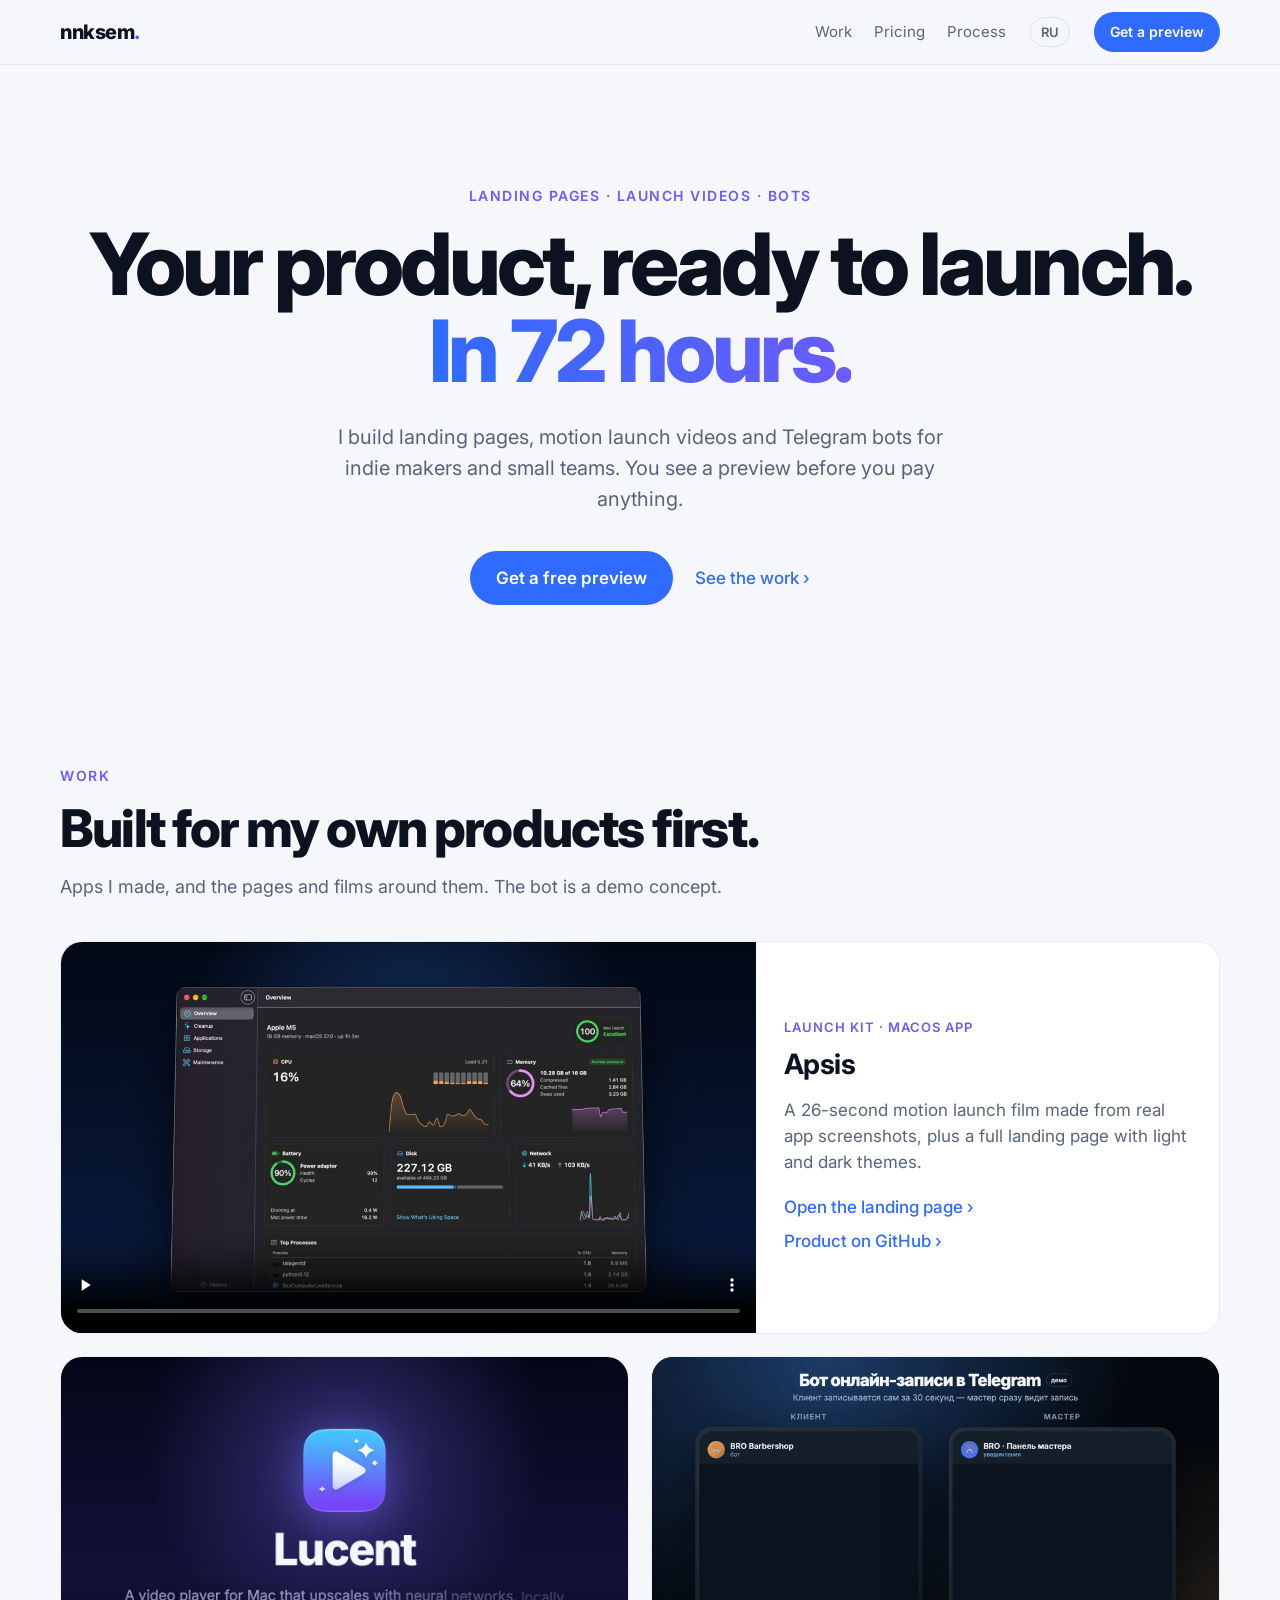
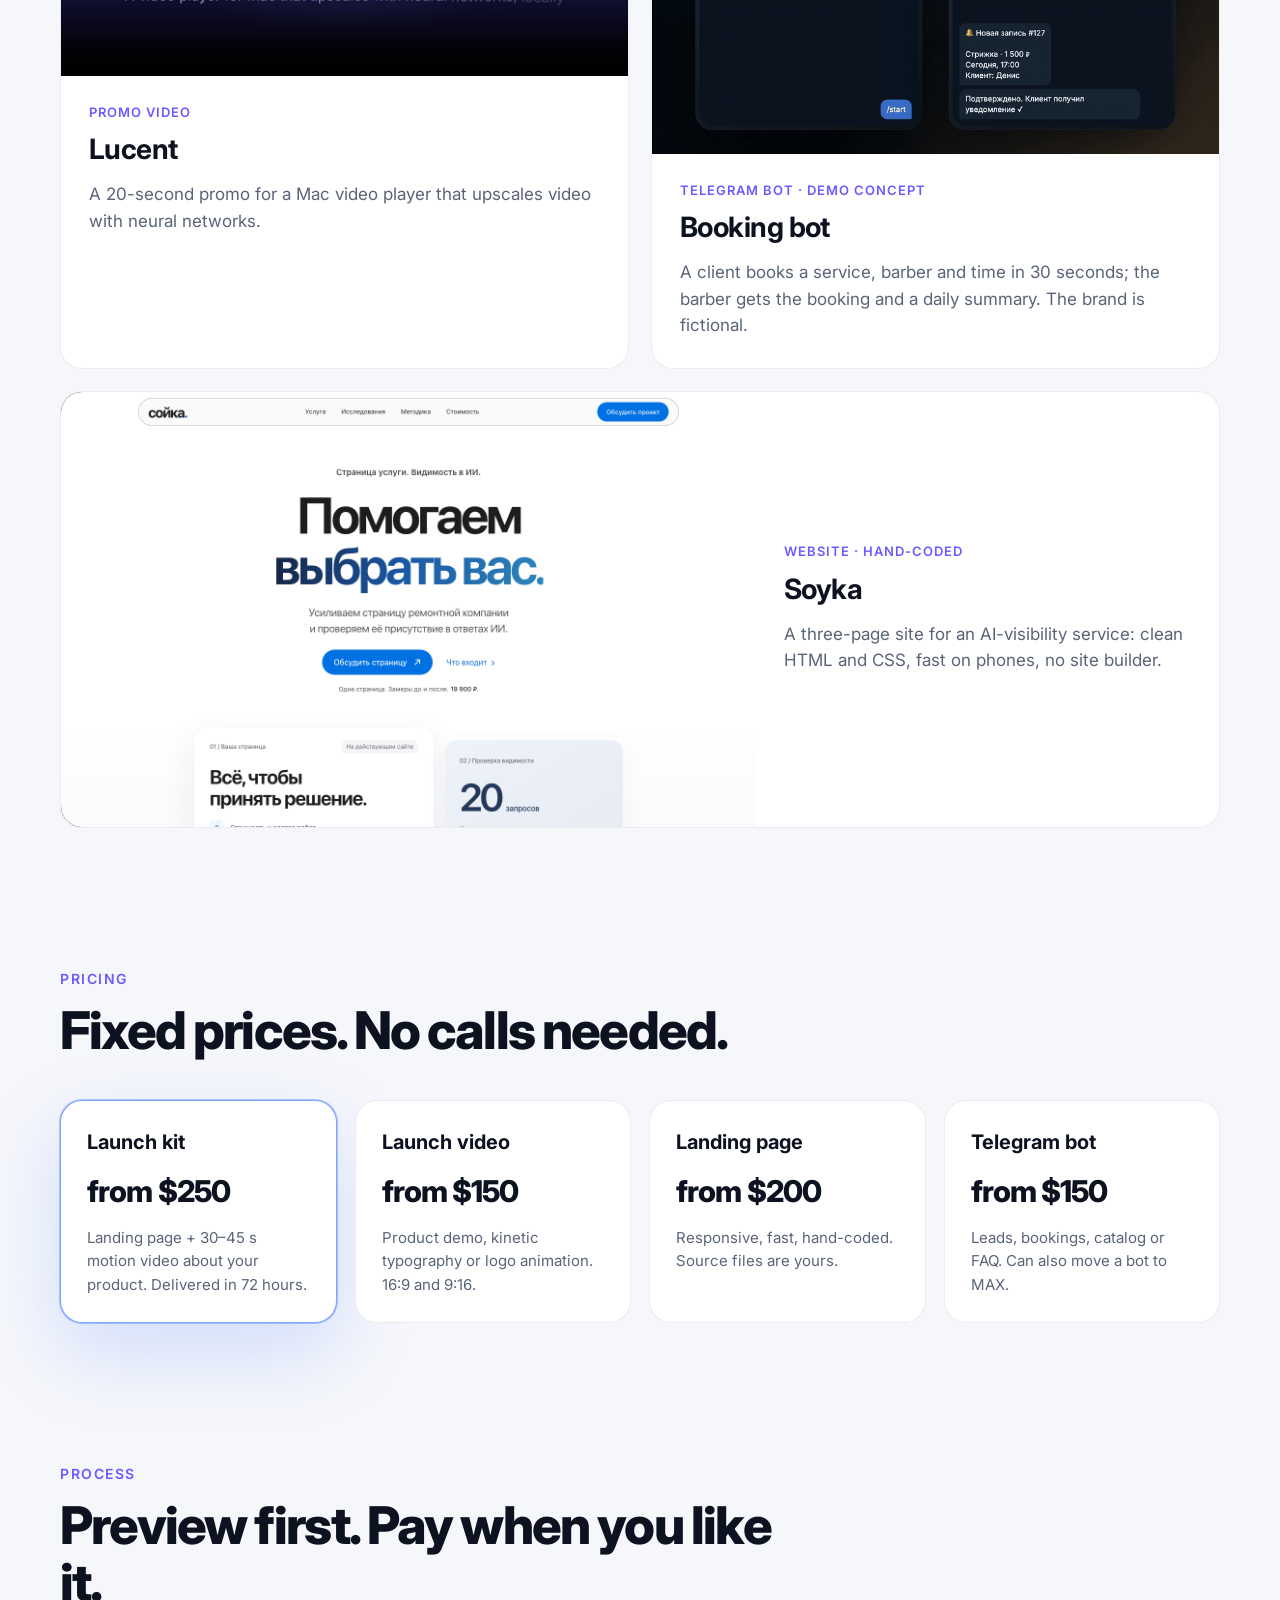
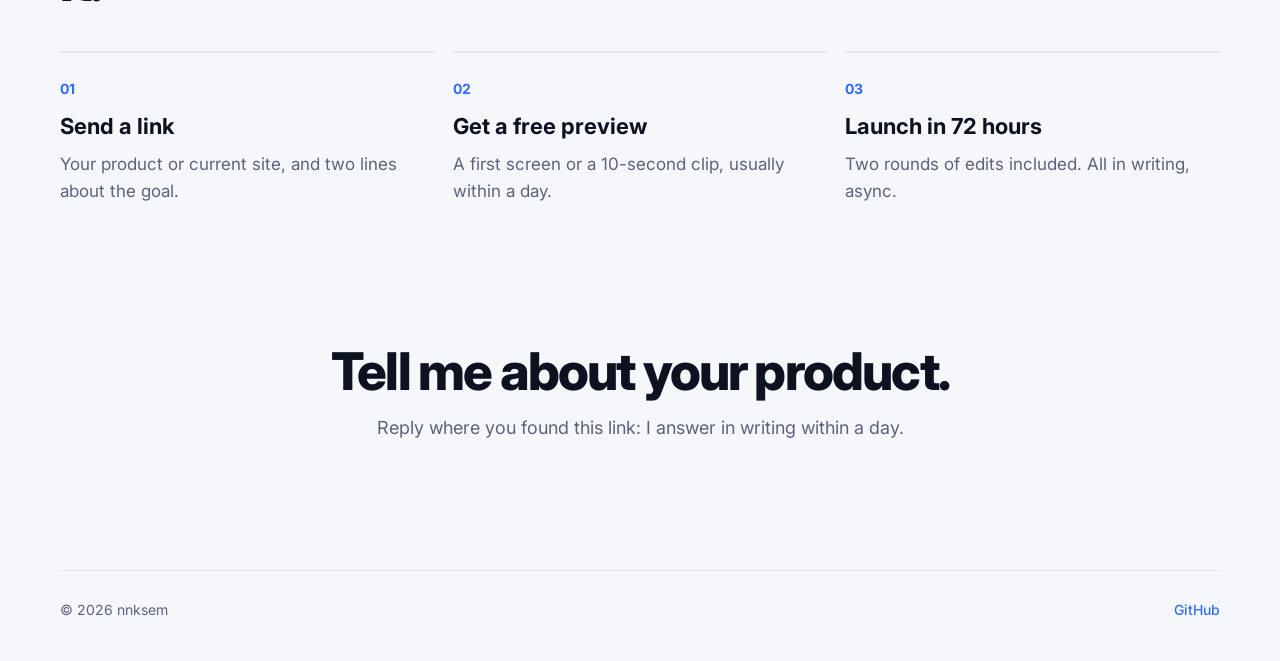
==== index.html @ 65aa1d6e "Portfolio site: work, pricing, process Co-Authored-By: Claude Opus 5.5 <noreply@anthropic.com>" ====
<!doctype html>
<html lang="en" data-lang="en">
<head>
  <meta charset="utf-8">
  <meta name="viewport" content="width=device-width, initial-scale=1">
  <title>nnksem — landing pages, launch videos, bots</title>
  <meta name="description" content="Landing pages, motion launch videos and Telegram bots for indie products. Preview before you pay.">
  <link rel="preconnect" href="https://fonts.googleapis.com">
  <link rel="preconnect" href="https://fonts.gstatic.com" crossorigin>
  <link href="https://fonts.googleapis.com/css2?family=Inter:wght@400;500;600;800&display=swap" rel="stylesheet">
  <link rel="stylesheet" href="styles.css">
</head>
<body>
  <header class="nav">
    <div class="wrap nav__row">
      <a class="nav__brand" href="#top">nnksem<span>.</span></a>
      <nav class="nav__links">
        <a href="#work"><span class="en">Work</span><span class="ru">Работы</span></a>
        <a href="#offer"><span class="en">Pricing</span><span class="ru">Цены</span></a>
        <a href="#process"><span class="en">Process</span><span class="ru">Как работаю</span></a>
      </nav>
      <button class="lang" id="lang" type="button" aria-label="Switch language">RU</button>
      <a class="btn btn--small" href="#contact"><span class="en">Get a preview</span><span class="ru">Получить превью</span></a>
    </div>
  </header>

  <main id="top">
    <section class="hero wrap">
      <p class="kicker"><span class="en">Landing pages · Launch videos · Bots</span><span class="ru">Лендинги · Ролики · Боты</span></p>
      <h1>
        <span class="en">Your product, ready to launch.<br><em>In 72 hours.</em></span>
        <span class="ru">Ваш продукт готов к запуску.<br><em>За 72 часа.</em></span>
      </h1>
      <p class="lead">
        <span class="en">I build landing pages, motion launch videos and Telegram bots for indie makers and small teams. You see a preview before you pay anything.</span>
        <span class="ru">Делаю лендинги, анимированные ролики и Telegram-ботов для небольших продуктов и бизнеса. Набросок вы видите до оплаты.</span>
      </p>
      <div class="hero__cta">
        <a class="btn" href="#contact"><span class="en">Get a free preview</span><span class="ru">Получить набросок бесплатно</span></a>
        <a class="link" href="#work"><span class="en">See the work ›</span><span class="ru">Смотреть работы ›</span></a>
      </div>
    </section>

    <section class="section wrap" id="work">
      <div class="section__head">
        <p class="kicker"><span class="en">Work</span><span class="ru">Работы</span></p>
        <h2><span class="en">Built for my own products first.</span><span class="ru">Сначала — для своих продуктов.</span></h2>
        <p class="muted"><span class="en">Apps I made, and the pages and films around them. The bot is a demo concept.</span><span class="ru">Мои приложения и сделанные для них сайты и ролики. Бот — демо-концепт.</span></p>
      </div>

      <div class="grid">
        <article class="card card--wide">
          <div class="card__media">
            <video controls playsinline preload="none" poster="assets/apsis-poster.jpg">
              <source src="assets/apsis-launch.mp4" type="video/mp4">
            </video>
          </div>
          <div class="card__body">
            <p class="tag"><span class="en">Launch kit · macOS app</span><span class="ru">Лендинг + ролик · приложение для macOS</span></p>
            <h3>Apsis</h3>
            <p class="muted"><span class="en">A 26-second motion launch film made from real app screenshots, plus a full landing page with light and dark themes.</span><span class="ru">Ролик к запуску на 26 секунд из настоящих скриншотов приложения и полноценный лендинг со светлой и тёмной темой.</span></p>
            <div class="card__links">
              <a class="link" href="work/apsis/"><span class="en">Open the landing page ›</span><span class="ru">Открыть лендинг ›</span></a>
              <a class="link" href="https://github.com/nnksem/apsis"><span class="en">Product on GitHub ›</span><span class="ru">Продукт на GitHub ›</span></a>
            </div>
          </div>
        </article>

        <article class="card">
          <div class="card__media">
            <video controls playsinline preload="none" poster="assets/lucent-poster.jpg">
              <source src="assets/lucent-promo.mp4" type="video/mp4">
            </video>
          </div>
          <div class="card__body">
            <p class="tag"><span class="en">Promo video</span><span class="ru">Промо-ролик</span></p>
            <h3>Lucent</h3>
            <p class="muted"><span class="en">A 20-second promo for a Mac video player that upscales video with neural networks.</span><span class="ru">20-секундное промо видеоплеера для Mac, который улучшает видео нейросетями.</span></p>
          </div>
        </article>

        <article class="card">
          <div class="card__media">
            <img src="assets/bot-demo.gif" alt="Demo of a Telegram booking bot: a client picks a service, barber and time; the barber gets the booking" loading="lazy">
          </div>
          <div class="card__body">
            <p class="tag"><span class="en">Telegram bot · demo concept</span><span class="ru">Telegram-бот · демо-концепт</span></p>
            <h3><span class="en">Booking bot</span><span class="ru">Бот онлайн-записи</span></h3>
            <p class="muted"><span class="en">A client books a service, barber and time in 30 seconds; the barber gets the booking and a daily summary. The brand is fictional.</span><span class="ru">Клиент сам выбирает услугу, мастера и время за 30 секунд, мастер получает запись и сводку за день. Бренд вымышленный.</span></p>
          </div>
        </article>

        <article class="card card--wide">
          <div class="card__media card__media--shot">
            <img src="assets/soyka.png" alt="Soyka website, desktop" loading="lazy">
          </div>
          <div class="card__body">
            <p class="tag"><span class="en">Website · hand-coded</span><span class="ru">Сайт · без конструктора</span></p>
            <h3><span class="en">Soyka</span><span class="ru">Сойка</span></h3>
            <p class="muted"><span class="en">A three-page site for an AI-visibility service: clean HTML and CSS, fast on phones, no site builder.</span><span class="ru">Три страницы для сервиса проверки видимости в ИИ: чистый HTML и CSS, быстро открывается с телефона, без конструктора.</span></p>
          </div>
        </article>
      </div>
    </section>

    <section class="section wrap" id="offer">
      <div class="section__head">
        <p class="kicker"><span class="en">Pricing</span><span class="ru">Цены</span></p>
        <h2><span class="en">Fixed prices. No calls needed.</span><span class="ru">Фиксированные цены. Без созвонов.</span></h2>
      </div>
      <div class="offers">
        <div class="offer offer--main">
          <h3>Launch kit</h3>
          <p class="price"><span class="en">from $250</span><span class="ru">от 15 000 ₽</span></p>
          <p class="muted"><span class="en">Landing page + 30–45 s motion video about your product. Delivered in 72 hours.</span><span class="ru">Лендинг и ролик на 30–45 секунд о вашем продукте. Готово за 72 часа.</span></p>
        </div>
        <div class="offer">
          <h3><span class="en">Launch video</span><span class="ru">Ролик</span></h3>
          <p class="price"><span class="en">from $150</span><span class="ru">от 1 500 ₽</span></p>
          <p class="muted"><span class="en">Product demo, kinetic typography or logo animation. 16:9 and 9:16.</span><span class="ru">Демо продукта, кинетическая типографика или анимация логотипа. 16:9 и 9:16.</span></p>
        </div>
        <div class="offer">
          <h3><span class="en">Landing page</span><span class="ru">Лендинг</span></h3>
          <p class="price"><span class="en">from $200</span><span class="ru">от 4 000 ₽</span></p>
          <p class="muted"><span class="en">Responsive, fast, hand-coded. Source files are yours.</span><span class="ru">Адаптивный, быстрый, свой код. Исходники ваши.</span></p>
        </div>
        <div class="offer">
          <h3><span class="en">Telegram bot</span><span class="ru">Telegram-бот</span></h3>
          <p class="price"><span class="en">from $150</span><span class="ru">от 3 000 ₽</span></p>
          <p class="muted"><span class="en">Leads, bookings, catalog or FAQ. Can also move a bot to MAX.</span><span class="ru">Заявки, запись, каталог, FAQ. Перенос бота в MAX.</span></p>
        </div>
      </div>
    </section>

    <section class="section wrap" id="process">
      <div class="section__head">
        <p class="kicker"><span class="en">Process</span><span class="ru">Как работаю</span></p>
        <h2><span class="en">Preview first. Pay when you like it.</span><span class="ru">Сначала набросок. Оплата — если нравится.</span></h2>
      </div>
      <ol class="steps">
        <li><b>01</b><h3><span class="en">Send a link</span><span class="ru">Пришлите ссылку</span></h3><p class="muted"><span class="en">Your product or current site, and two lines about the goal.</span><span class="ru">На продукт или текущий сайт и пару строк о задаче.</span></p></li>
        <li><b>02</b><h3><span class="en">Get a free preview</span><span class="ru">Получите набросок</span></h3><p class="muted"><span class="en">A first screen or a 10-second clip, usually within a day.</span><span class="ru">Первый экран или 10 секунд ролика, обычно в течение дня.</span></p></li>
        <li><b>03</b><h3><span class="en">Launch in 72 hours</span><span class="ru">Запуск за 72 часа</span></h3><p class="muted"><span class="en">Two rounds of edits included. All in writing, async.</span><span class="ru">Две правки включены. Всё в переписке.</span></p></li>
      </ol>
    </section>

    <section class="section wrap contact" id="contact">
      <h2><span class="en">Tell me about your product.</span><span class="ru">Расскажите о проекте.</span></h2>
      <p class="muted"><span class="en">Reply where you found this link: I answer in writing within a day.</span><span class="ru">Напишите туда, где нашли эту ссылку: отвечаю в переписке в течение дня.</span></p>
    </section>
  </main>

  <footer class="wrap footer">
    <span>© 2026 nnksem</span>
    <a class="link" href="https://github.com/nnksem">GitHub</a>
  </footer>
  <script src="main.js"></script>
</body>
</html>
---- styles.css ----
:root {
  --bg: #07090f;
  --surface: #10141d;
  --line: rgba(255, 255, 255, 0.08);
  --text: #f3f5fa;
  --muted: #98a2b8;
  --accent: #5b8cff;
  --accent-2: #9d8cff;
  --radius: 22px;
  color-scheme: dark;
}

@media (prefers-color-scheme: light) {
  :root {
    --bg: #f6f7fb;
    --surface: #ffffff;
    --line: rgba(10, 20, 40, 0.08);
    --text: #0d1220;
    --muted: #5a6478;
    --accent: #2f6bff;
    --accent-2: #6b5bff;
    color-scheme: light;
  }
}

* { box-sizing: border-box; }
html { scroll-behavior: smooth; }
body {
  margin: 0;
  background: var(--bg);
  color: var(--text);
  font: 17px/1.55 Inter, system-ui, -apple-system, sans-serif;
  -webkit-font-smoothing: antialiased;
}
a { color: inherit; text-decoration: none; }
img, video { display: block; width: 100%; }

html[data-lang="en"] .ru, html[data-lang="ru"] .en { display: none; }

.wrap { width: min(1160px, 100% - 32px); margin-inline: auto; }

.nav {
  position: sticky; top: 0; z-index: 10;
  background: color-mix(in srgb, var(--bg) 72%, transparent);
  backdrop-filter: saturate(160%) blur(18px);
  -webkit-backdrop-filter: saturate(160%) blur(18px);
  border-bottom: 1px solid var(--line);
}
.nav__row { display: flex; align-items: center; gap: 24px; height: 64px; }
.nav__brand { font-weight: 800; font-size: 20px; letter-spacing: -0.5px; }
.nav__brand span { color: var(--accent); }
.nav__links { display: flex; gap: 22px; margin-left: auto; font-size: 15px; color: var(--muted); }
.nav__links a:hover { color: var(--text); }
.lang {
  font: 600 13px Inter, sans-serif; color: var(--muted); background: none;
  border: 1px solid var(--line); border-radius: 999px; padding: 6px 10px; cursor: pointer;
}

.btn {
  display: inline-flex; align-items: center; justify-content: center;
  padding: 14px 26px; border-radius: 999px; font-weight: 600;
  background: var(--accent); color: #fff;
  transition: transform .2s ease, filter .2s ease;
}
.btn:hover { transform: translateY(-1px); filter: brightness(1.08); }
.btn--small { padding: 9px 16px; font-size: 14px; }
.link { color: var(--accent); font-weight: 500; }
.link:hover { text-decoration: underline; }

.kicker { margin: 0 0 14px; font-size: 14px; font-weight: 600; letter-spacing: 1.5px; text-transform: uppercase; color: var(--accent-2); }
.muted { color: var(--muted); }

.hero { padding: 120px 0 90px; text-align: center; }
.hero h1 { margin: 0; font-size: clamp(42px, 7vw, 86px); line-height: 1.02; letter-spacing: -0.045em; font-weight: 800; }
.hero h1 em {
  font-style: normal;
  background: linear-gradient(90deg, var(--accent), var(--accent-2));
  -webkit-background-clip: text; background-clip: text; color: transparent;
}
.lead { max-width: 640px; margin: 26px auto 0; font-size: 20px; color: var(--muted); }
.hero__cta { display: flex; gap: 22px; justify-content: center; align-items: center; flex-wrap: wrap; margin-top: 36px; }

.section { padding: 70px 0; }
.section__head { max-width: 720px; margin-bottom: 40px; }
.section h2 { margin: 0; font-size: clamp(32px, 4.4vw, 52px); line-height: 1.08; letter-spacing: -0.035em; font-weight: 800; }
.section__head .muted { margin-top: 16px; font-size: 18px; }

.grid { display: grid; grid-template-columns: repeat(2, 1fr); gap: 22px; }
.card {
  background: var(--surface); border: 1px solid var(--line);
  border-radius: var(--radius); overflow: hidden; display: flex; flex-direction: column;
}
.card--wide { grid-column: span 2; display: grid; grid-template-columns: 1.5fr 1fr; }
.card__media { background: #000; aspect-ratio: 16 / 9; }
.card__media img, .card__media video { height: 100%; object-fit: cover; }
.card__media--shot img { object-position: top; }
.card__body { padding: 26px 28px 30px; }
.card__body h3 { margin: 6px 0 10px; font-size: 28px; letter-spacing: -0.02em; }
.card__body .muted { margin: 0; }
.card--wide .card__body { align-self: center; }
.card--wide .card__media { aspect-ratio: auto; min-height: 100%; }
.tag { margin: 0; font-size: 13px; font-weight: 600; color: var(--accent-2); text-transform: uppercase; letter-spacing: 1px; }
.card__links { display: flex; flex-direction: column; gap: 8px; margin-top: 18px; }

.offers { display: grid; grid-template-columns: repeat(4, 1fr); gap: 18px; }
.offer { background: var(--surface); border: 1px solid var(--line); border-radius: var(--radius); padding: 26px; }
.offer h3 { margin: 0; font-size: 20px; }
.offer .price { margin: 10px 0 12px; font-size: 30px; font-weight: 800; letter-spacing: -0.03em; }
.offer .muted { margin: 0; font-size: 15px; }
.offer--main { border-color: color-mix(in srgb, var(--accent) 60%, transparent); box-shadow: 0 0 0 1px color-mix(in srgb, var(--accent) 35%, transparent), 0 30px 80px color-mix(in srgb, var(--accent) 18%, transparent); }

.steps { list-style: none; padding: 0; margin: 0; display: grid; grid-template-columns: repeat(3, 1fr); gap: 18px; }
.steps li { border-top: 2px solid var(--line); padding-top: 22px; }
.steps b { color: var(--accent); font-size: 14px; }
.steps h3 { margin: 8px 0 8px; font-size: 22px; }
.steps .muted { margin: 0; }

.contact { text-align: center; padding-bottom: 110px; }
.contact .muted { margin-top: 14px; font-size: 18px; }

.footer { display: flex; justify-content: space-between; padding: 28px 0 40px; border-top: 1px solid var(--line); color: var(--muted); font-size: 14px; }

@media (max-width: 900px) {
  .nav__links { display: none; }
  .lang { margin-left: auto; }
  .grid { grid-template-columns: 1fr; }
  .card--wide { grid-column: auto; grid-template-columns: 1fr; }
  .card--wide .card__media { aspect-ratio: 16 / 9; }
  .offers { grid-template-columns: 1fr 1fr; }
  .steps { grid-template-columns: 1fr; }
  .hero { padding: 72px 0 56px; }
}

@media (max-width: 560px) {
  .nav__row { gap: 12px; }
  .btn--small { display: none; }
  .offers { grid-template-columns: 1fr; }
  .lead { font-size: 18px; }
}

@media (prefers-reduced-motion: reduce) {
  html { scroll-behavior: auto; }
  .btn { transition: none; }
}
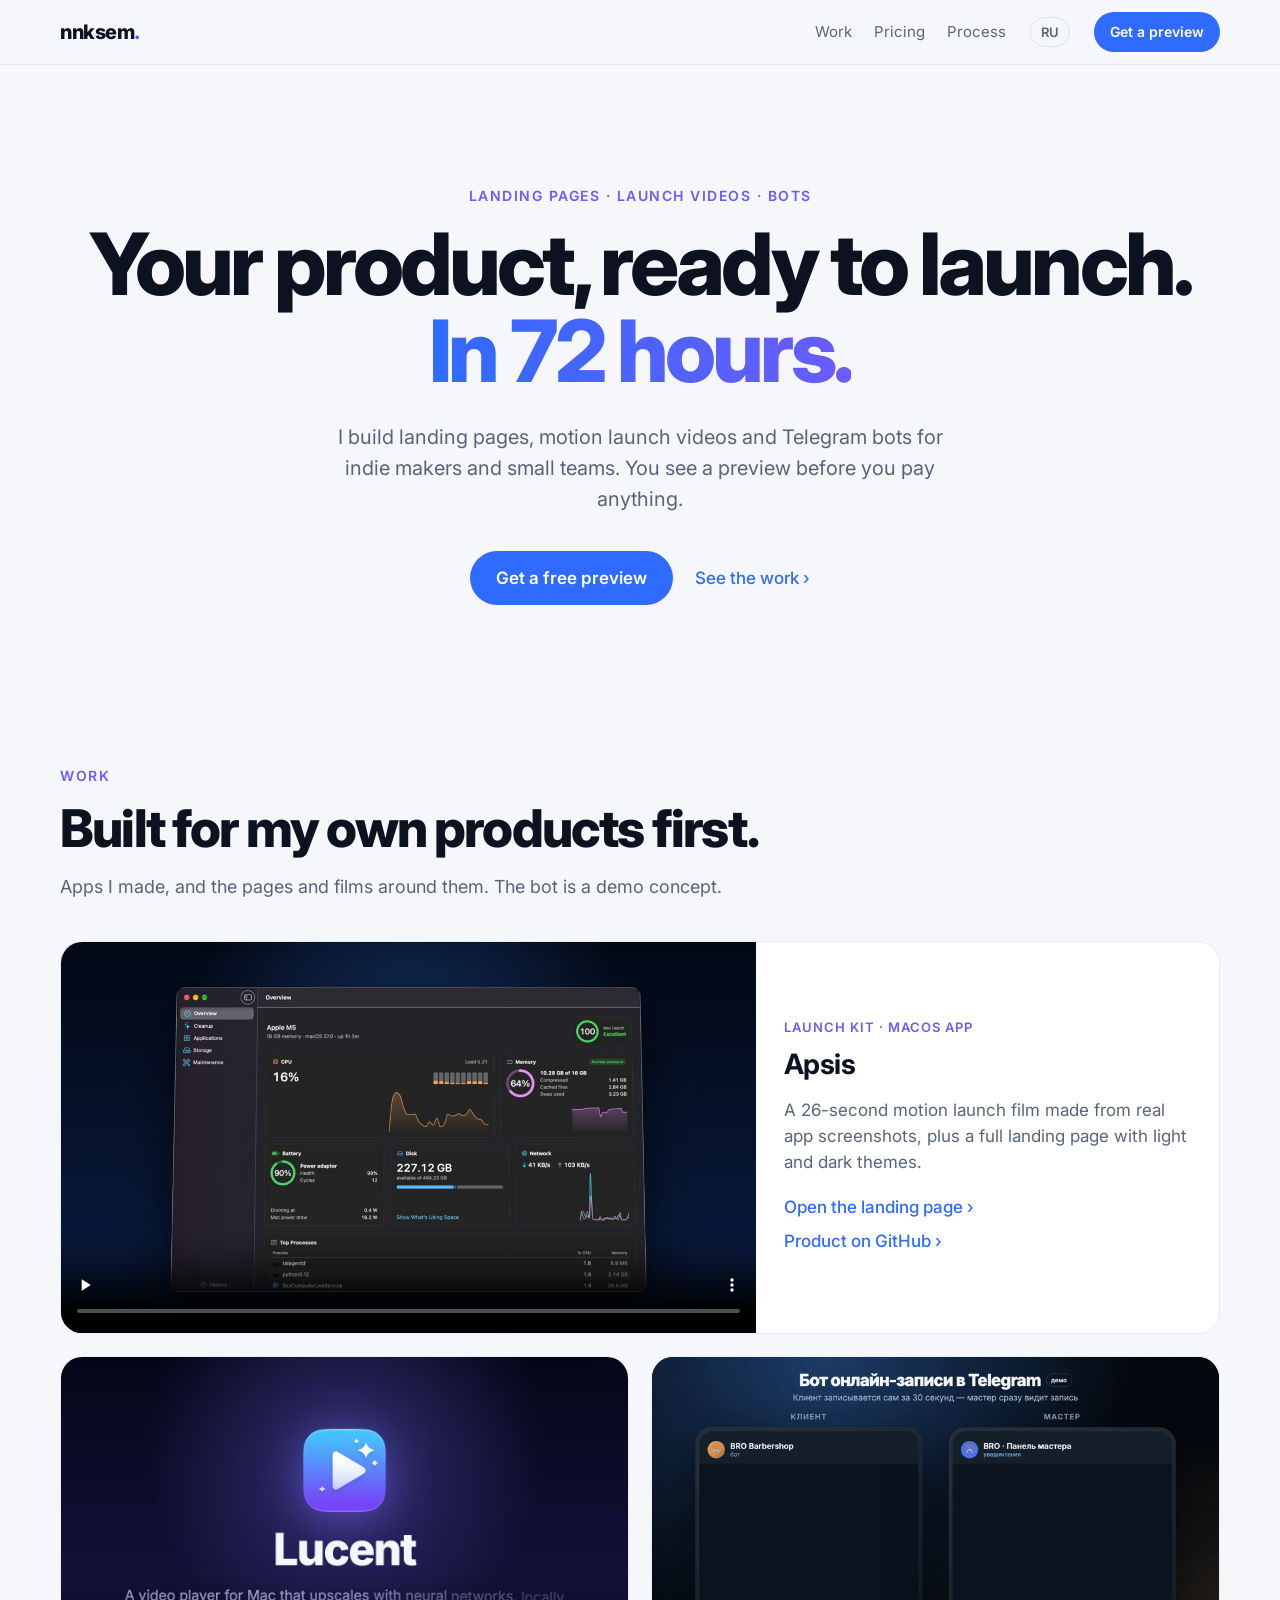
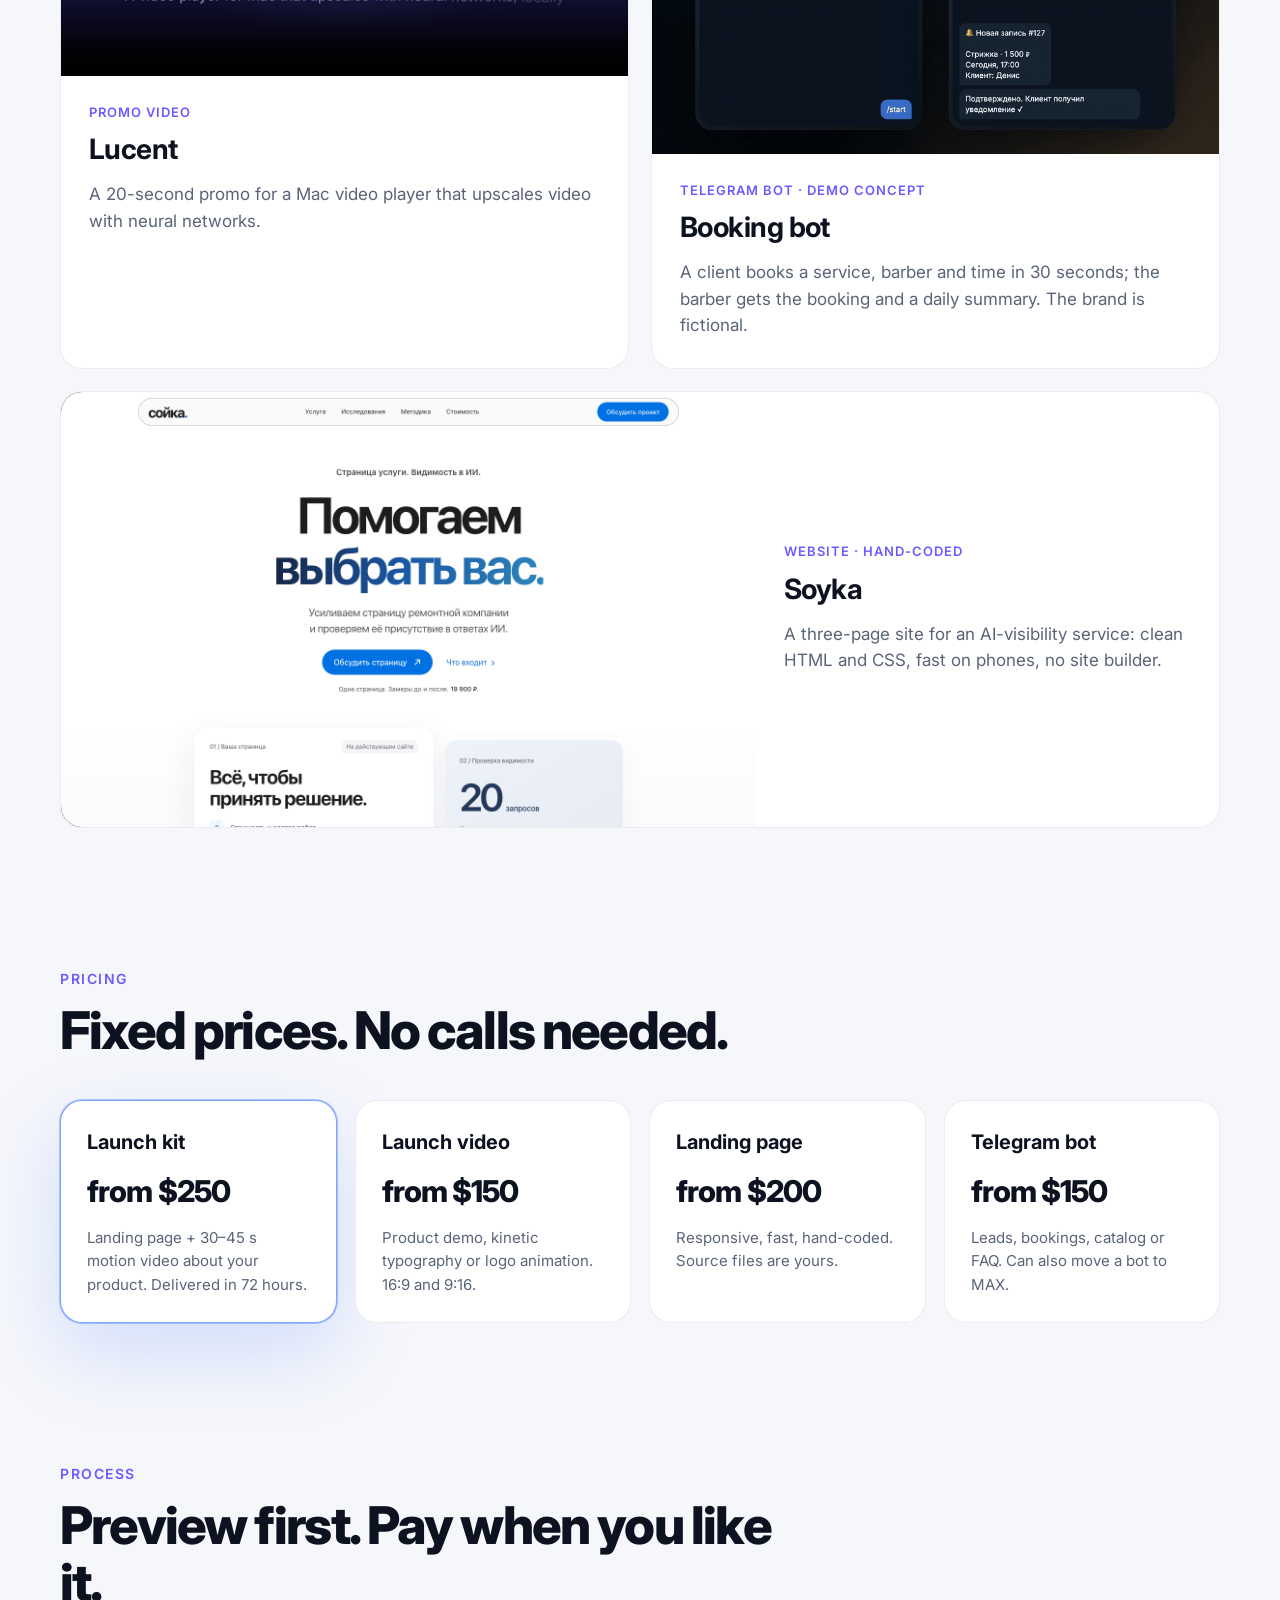
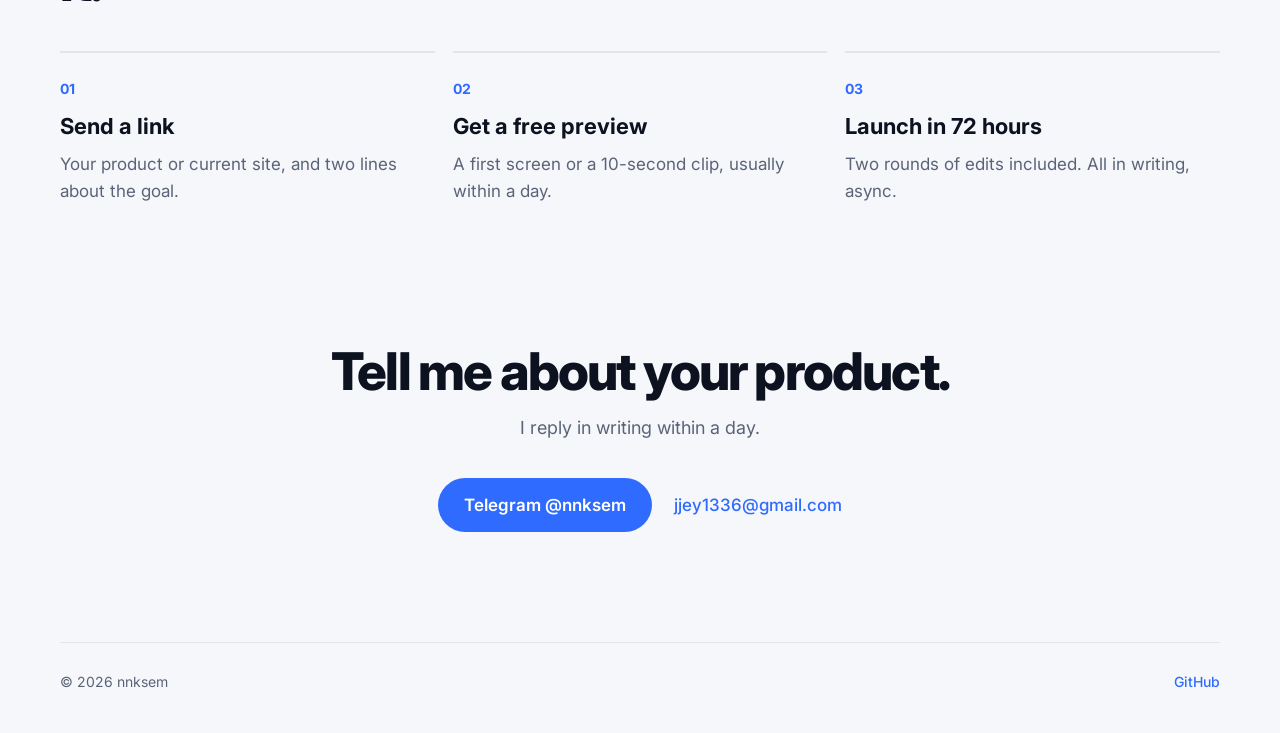
==== commit 11cee6ca: "Add Telegram and email contacts Co-Authored-By: Claude Opus 5.5 <noreply@anthropic.com>" ====
--- a/index.html
+++ b/index.html
@@ -146,7 +146,11 @@
 
     <section class="section wrap contact" id="contact">
       <h2><span class="en">Tell me about your product.</span><span class="ru">Расскажите о проекте.</span></h2>
-      <p class="muted"><span class="en">Reply where you found this link: I answer in writing within a day.</span><span class="ru">Напишите туда, где нашли эту ссылку: отвечаю в переписке в течение дня.</span></p>
+      <p class="muted"><span class="en">I reply in writing within a day.</span><span class="ru">Отвечаю в переписке в течение дня.</span></p>
+      <div class="hero__cta">
+        <a class="btn" href="https://t.me/nnksem">Telegram @nnksem</a>
+        <a class="link" href="mailto:jjey1336@gmail.com">jjey1336@gmail.com</a>
+      </div>
     </section>
   </main>
 
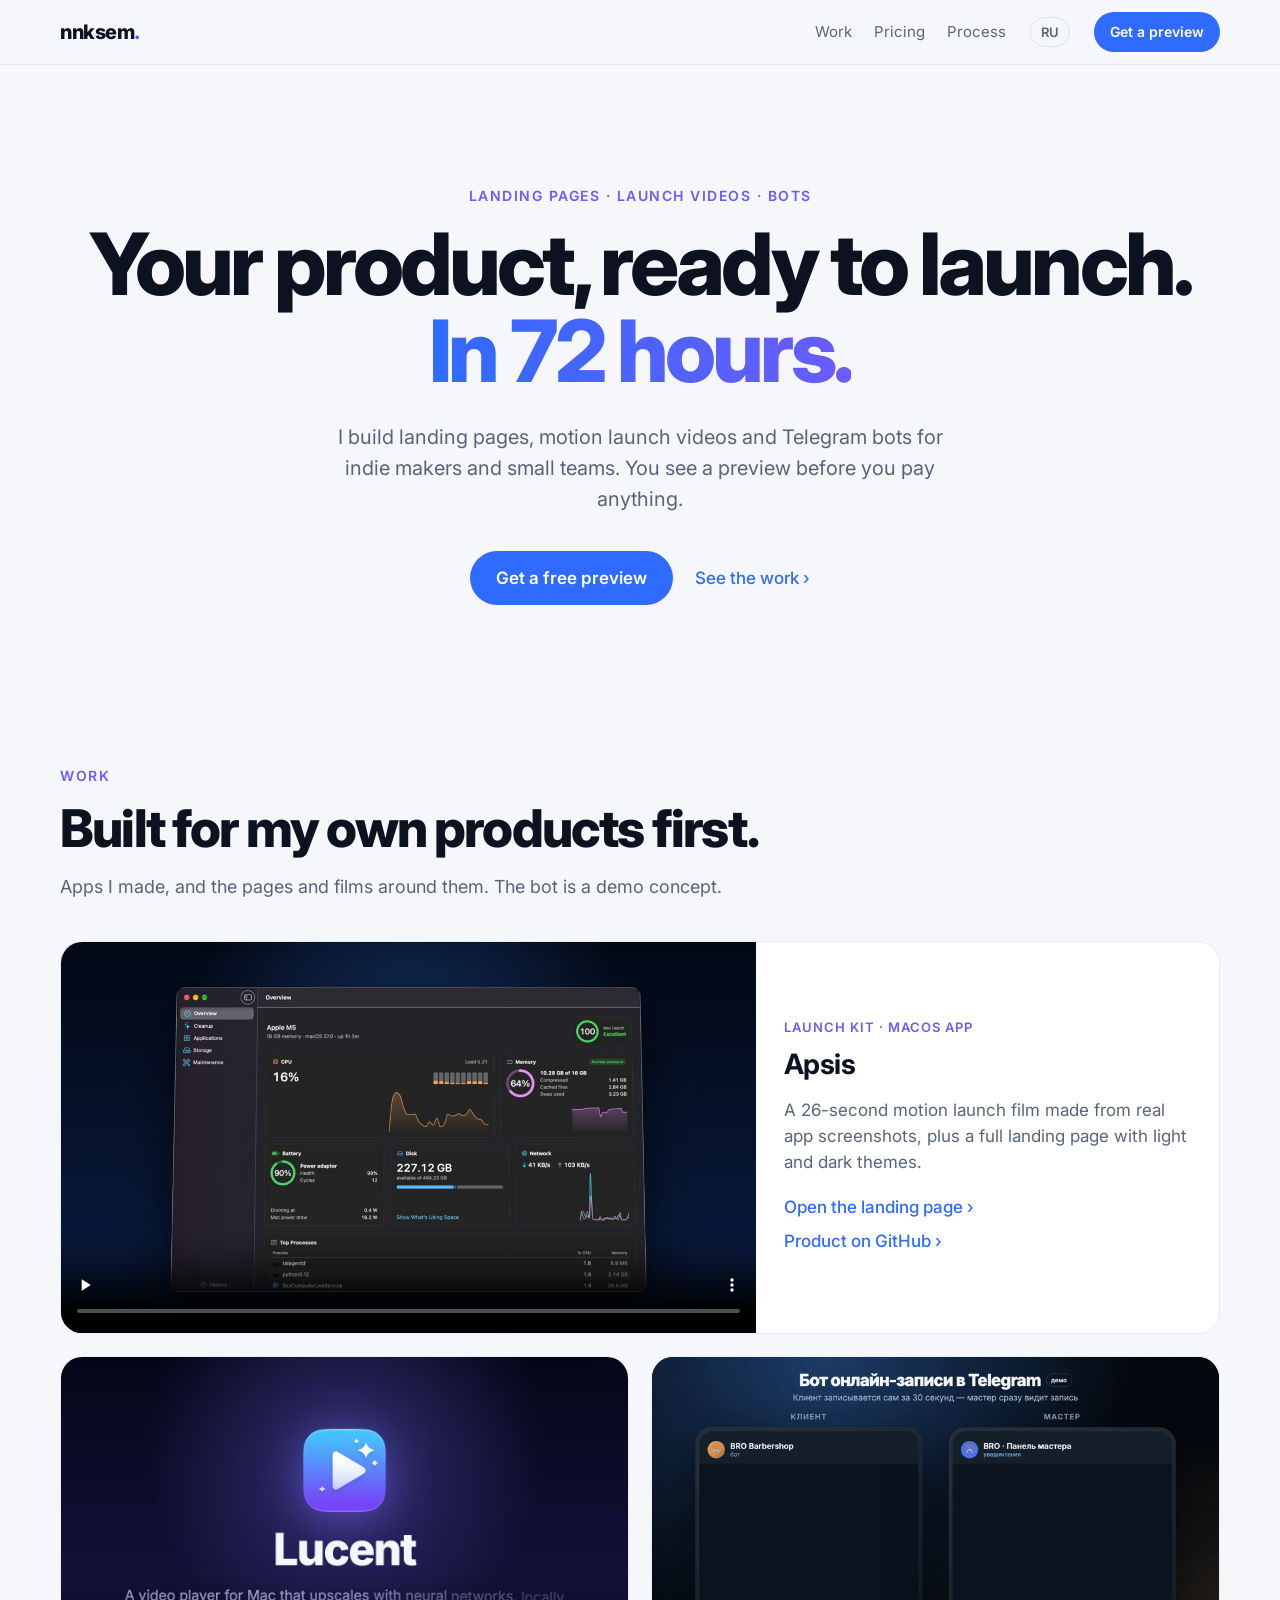
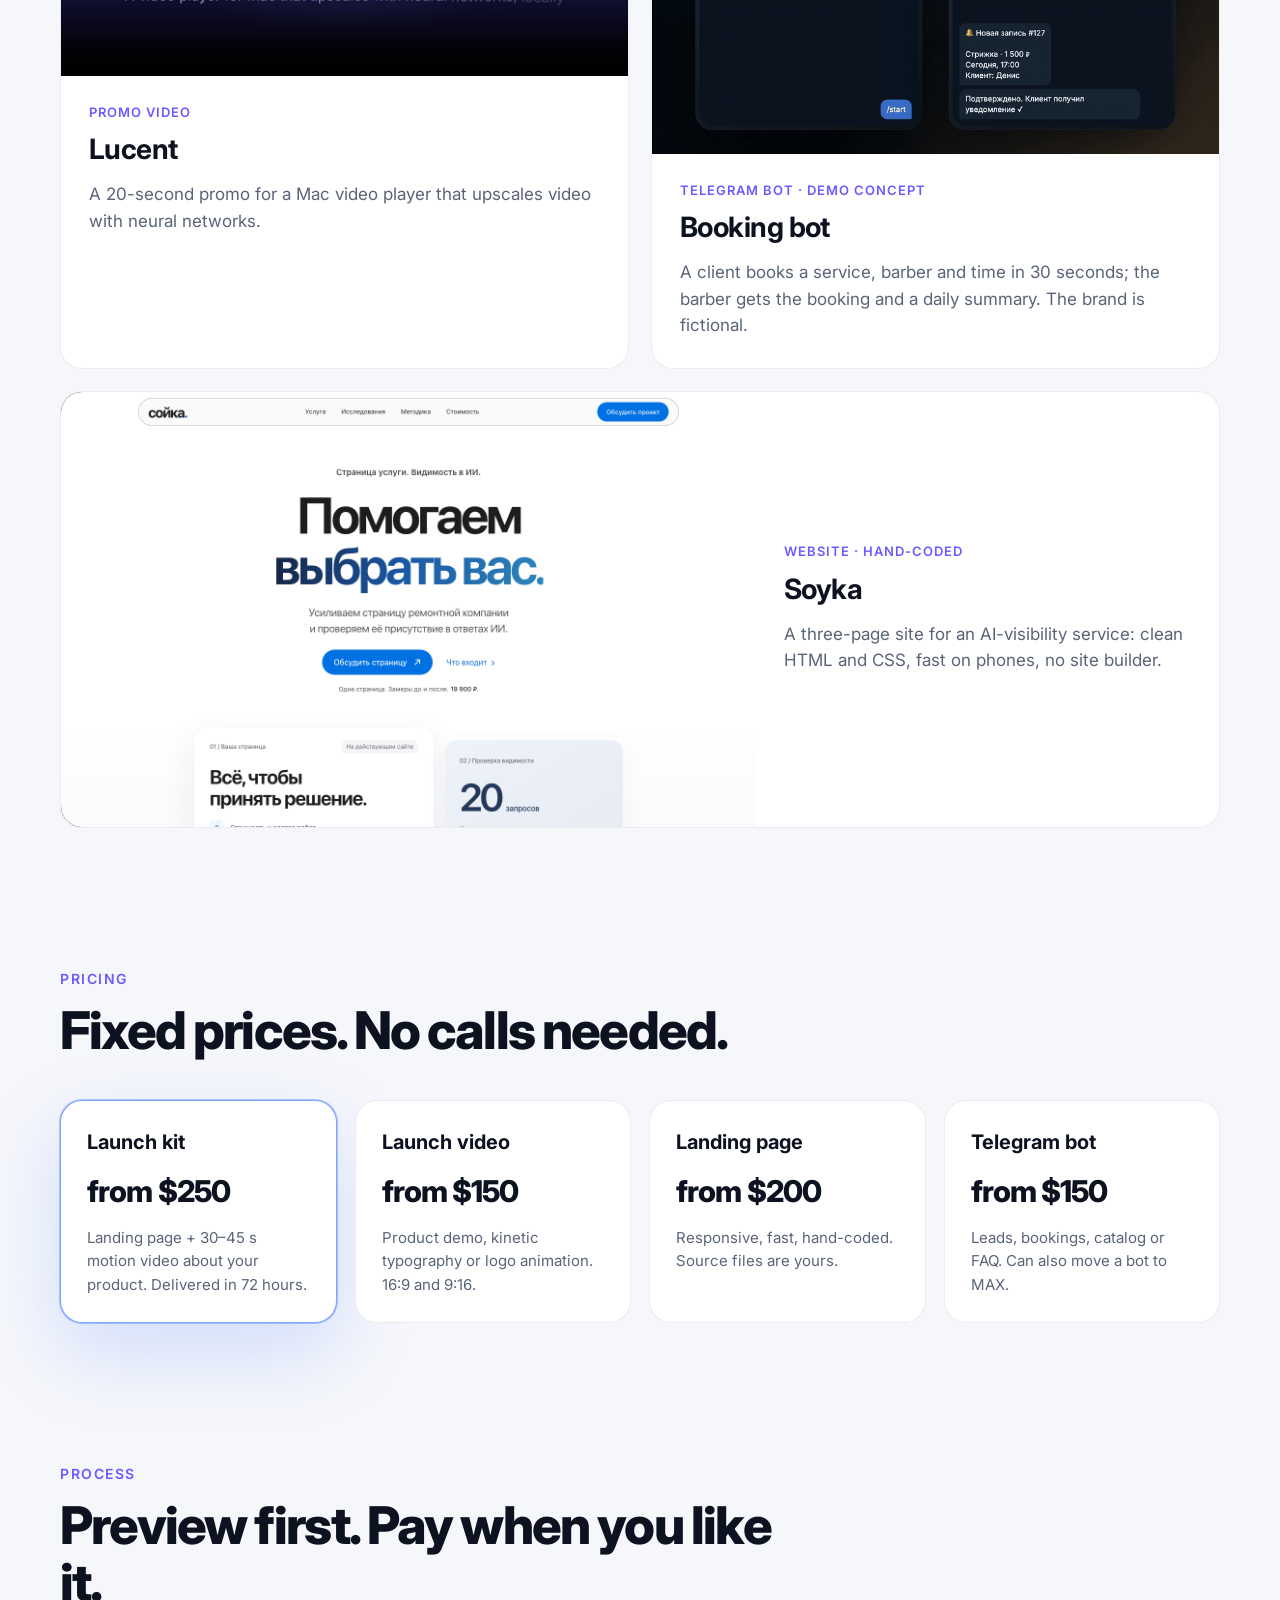
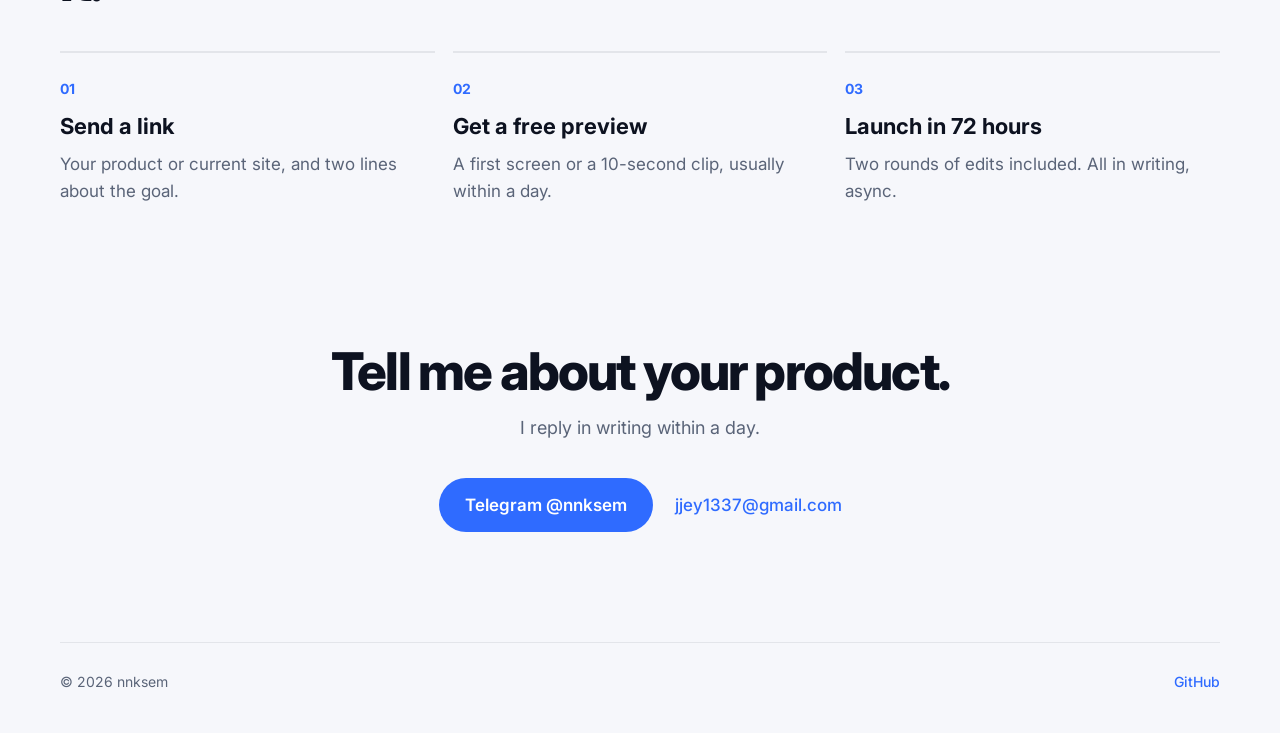
==== commit 37443114: "Use jjey1337 as contact email Co-Authored-By: Claude Opus 5.5 <noreply@anthropic.com>" ====
--- a/index.html
+++ b/index.html
@@ -149,7 +149,7 @@
       <p class="muted"><span class="en">I reply in writing within a day.</span><span class="ru">Отвечаю в переписке в течение дня.</span></p>
       <div class="hero__cta">
         <a class="btn" href="https://t.me/nnksem">Telegram @nnksem</a>
-        <a class="link" href="mailto:jjey1336@gmail.com">jjey1336@gmail.com</a>
+        <a class="link" href="mailto:jjey1337@gmail.com">jjey1337@gmail.com</a>
       </div>
     </section>
   </main>
